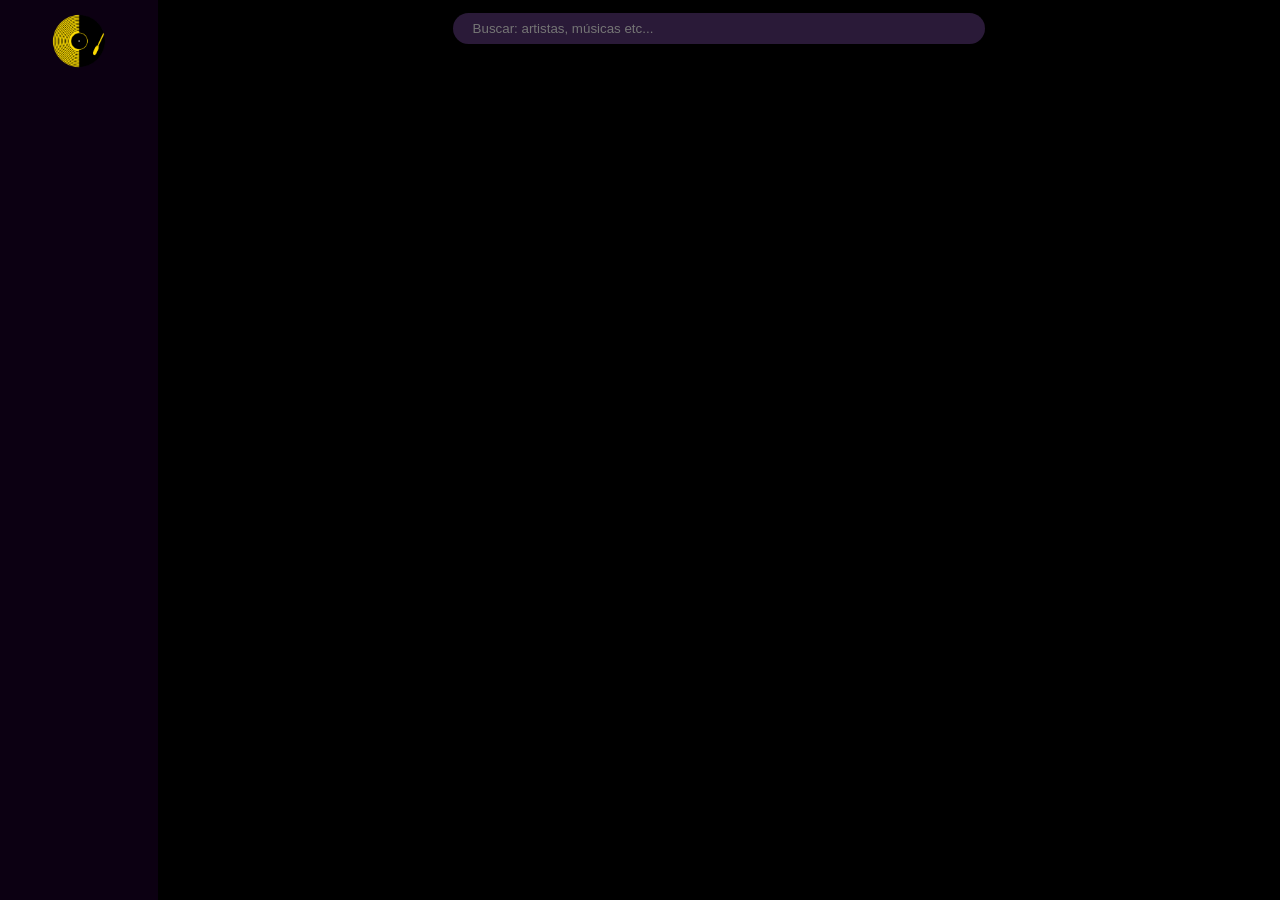
==== index.html @ ba05935d "criaçao do index primeiro commit, criando o index- dando os pirmeiros passos a uma navbar e uma side" ====
<!DOCTYPE html>
<html lang="en">

<head>
    <meta charset="UTF-8">
    <meta name="viewport" content="width=device-width, initial-scale=1.0">
    <link rel="stylesheet" href="style.css">
    <link href="https://fonts.cdnfonts.com/css/instrument-sans" rel="stylesheet">
    <title>fodase</title>
</head>

<body>
    <div class="pai-de-todos">
     <div class="sidebar">
        <img class="logo" src="../assets/imagem_foda_vitrola_disco_amarelo.png" class="img-logo">
    </div>

    <div class="navbar">

        
        <div class="texto">
            <input class="br-pesquisa" type="text" placeholder=" Buscar: artistas, músicas etc...">
        </div>
    </div>
   </div>

</body>

</html>
---- style.css ----
body{

    color: white;
    padding: 0;
    margin: 0;
    height: 100vh;
    width: 100%;
    background-color: black;
}
.pai-de-todos{
    display: flex;
}
.sidebar{
    display: flex;
    justify-content: center;
    background-color: #0C0012;
    height: 100vh;
    width: 180px;
}
.logo{
    margin: 8%;
    height: 56px;
}
input{
    color: azure;
}
.navbar{
    height: 56px;
    width: 100%;
    display: flex;
    justify-content: center;
    align-items: center;
}.br-pesquisa{
    color: 5E5757;
    background-color: #2A1A38;
    border-radius:  16px;
    padding: 8px 16px 8px 16px;
    border: none;
    outline: none;
    width: 500px;
}
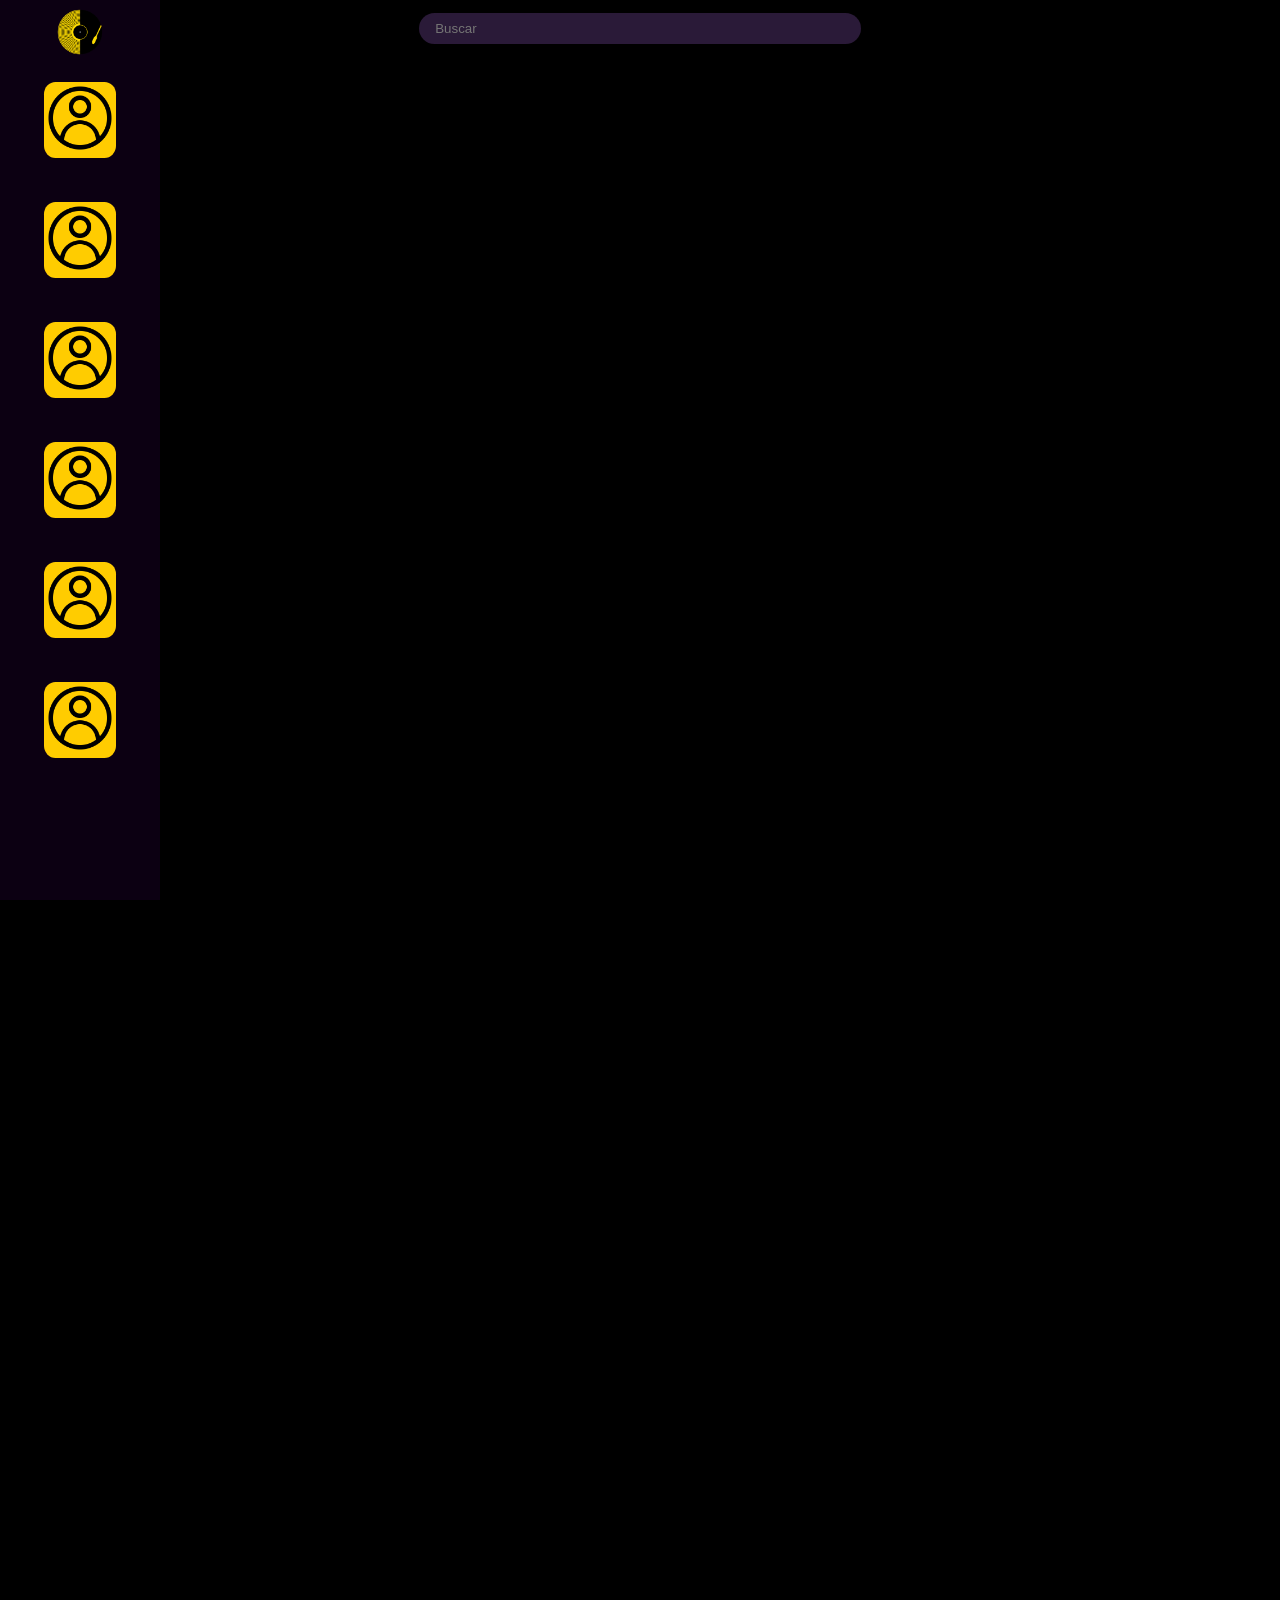
==== commit 39e812ed: "re-estrutura refiz muita coisa e coloquei o icones na "sidebar"" ====
--- a/index.html
+++ b/index.html
@@ -6,14 +6,42 @@
     <meta name="viewport" content="width=device-width, initial-scale=1.0">
     <link rel="stylesheet" href="style.css">
     <link href="https://fonts.cdnfonts.com/css/instrument-sans" rel="stylesheet">
-    <title>fodase</title>
+    <title>Pocket-LP</title>
 </head>
 
 <body>
-    <div class="pai-de-todos">
-     <div class="sidebar">
-        <img class="logo" src="../assets/imagem_foda_vitrola_disco_amarelo.png" class="img-logo">
-    </div>
+
+    <main class="tela_principal">
+        <!--layout fixo esses 3-->
+        <aside class="sidebar">
+            <div class="logo"><img src="../assets/imagem_foda_vitrola_disco_amarelo.png"></div>
+            <section class="opcoes">
+                <div class="sb_perfil"><img src="../assets\perfil-de-usuario.png"></div>
+                 <div class="sb_perfil"><img src="../assets\perfil-de-usuario.png"></div>
+                  <div class="sb_perfil"><img src="../assets\perfil-de-usuario.png"></div>
+                  <div class="sb_perfil"><img src="../assets\perfil-de-usuario.png"></div>
+                 <div class="sb_perfil"><img src="../assets\perfil-de-usuario.png"></div>
+                  <div class="sb_perfil"><img src="../assets\perfil-de-usuario.png"></div>
+            </section>
+        </aside>
+        <nav class="barra_nav"><input type="text" placeholder="Buscar"></nav>
+        
+        <!--player <-- bota a div do player aqui pois ficara fixo na tela-->
+
+        <!--layout movel-->
+        <section class="corpo"></section>
+    </main>
+    
+    <nav><h1>teste</h1></nav>
+
+    
+    <!--<div class="pai-de-todos">
+     <section class="sidebar">
+
+        <div ><img class="logo" src="../assets/imagem_foda_vitrola_disco_amarelo.png"></div>
+        <div class="sd_perfil"><img src="assets\perfil-de-usuario.png" alt=""></div>
+    
+    </section>
 
     <div class="navbar">
 
@@ -22,7 +50,7 @@
             <input class="br-pesquisa" type="text" placeholder=" Buscar: artistas, músicas etc...">
         </div>
     </div>
-   </div>
+   </div> -->
 
 </body>
 
--- a/style.css
+++ b/style.css
@@ -1,25 +1,76 @@
 body{
-
-    color: white;
     padding: 0;
     margin: 0;
-    height: 100vh;
+    height: 200vh;
     width: 100%;
     background-color: black;
 }
-.pai-de-todos{
+.tela_principal{
+    width: 100%;
+    height: 100%;
+    display: flex;
+}
+.tela_principal aside, nav{
+    position: fixed;
+}
+.tela_principal nav{
+    height: 56px;
+    width: 100%;
+    display: flex;
+    justify-content: center;
+    align-items: center;
+}
+.tela_principal nav input{
+    color: 5E5757;
+    background-color: #2A1A38;
+    border-radius:  16px;
+    padding: 8px 16px 8px 16px;
+    border: none;
+    outline: none;
+    width: 32%;
+}
+.tela_principal aside{
+    display: flex;
+    flex-direction: column;
+    background-color: #0C0012;
+    align-items: center;
+    height: 100%;
+    width: 160px;
+}
+.tela_principal aside .opcoes{
+    display: flex;
+    flex-direction: column;
+    justify-content: space-between;
+    justify-content: space-around;
+    height: 80%;
+}
+.tela_principal aside .opcoes div{
+    border-radius: 16%;
+    background-color: #FFCC00;
+}
+.tela_principal aside .opcoes div img{
+    width: 72px;
+    object-fit: cover;
+}
+.tela_principal aside .logo img{
+    margin-top: 16%;
+    width: 48px;
+}
+/*.pai-de-todos{
     display: flex;
 }
 .sidebar{
     display: flex;
-    justify-content: center;
+    flex-direction: column;
     background-color: #0C0012;
+    align-items: center;
     height: 100vh;
-    width: 180px;
+    width: 160px;
 }
-.logo{
+.sidebar img{
     margin: 8%;
-    height: 56px;
+    height: 100%;
+    width: 100%;
 }
 input{
     color: azure;
@@ -38,4 +89,6 @@
     border: none;
     outline: none;
     width: 500px;
-}
+}*/
+
+
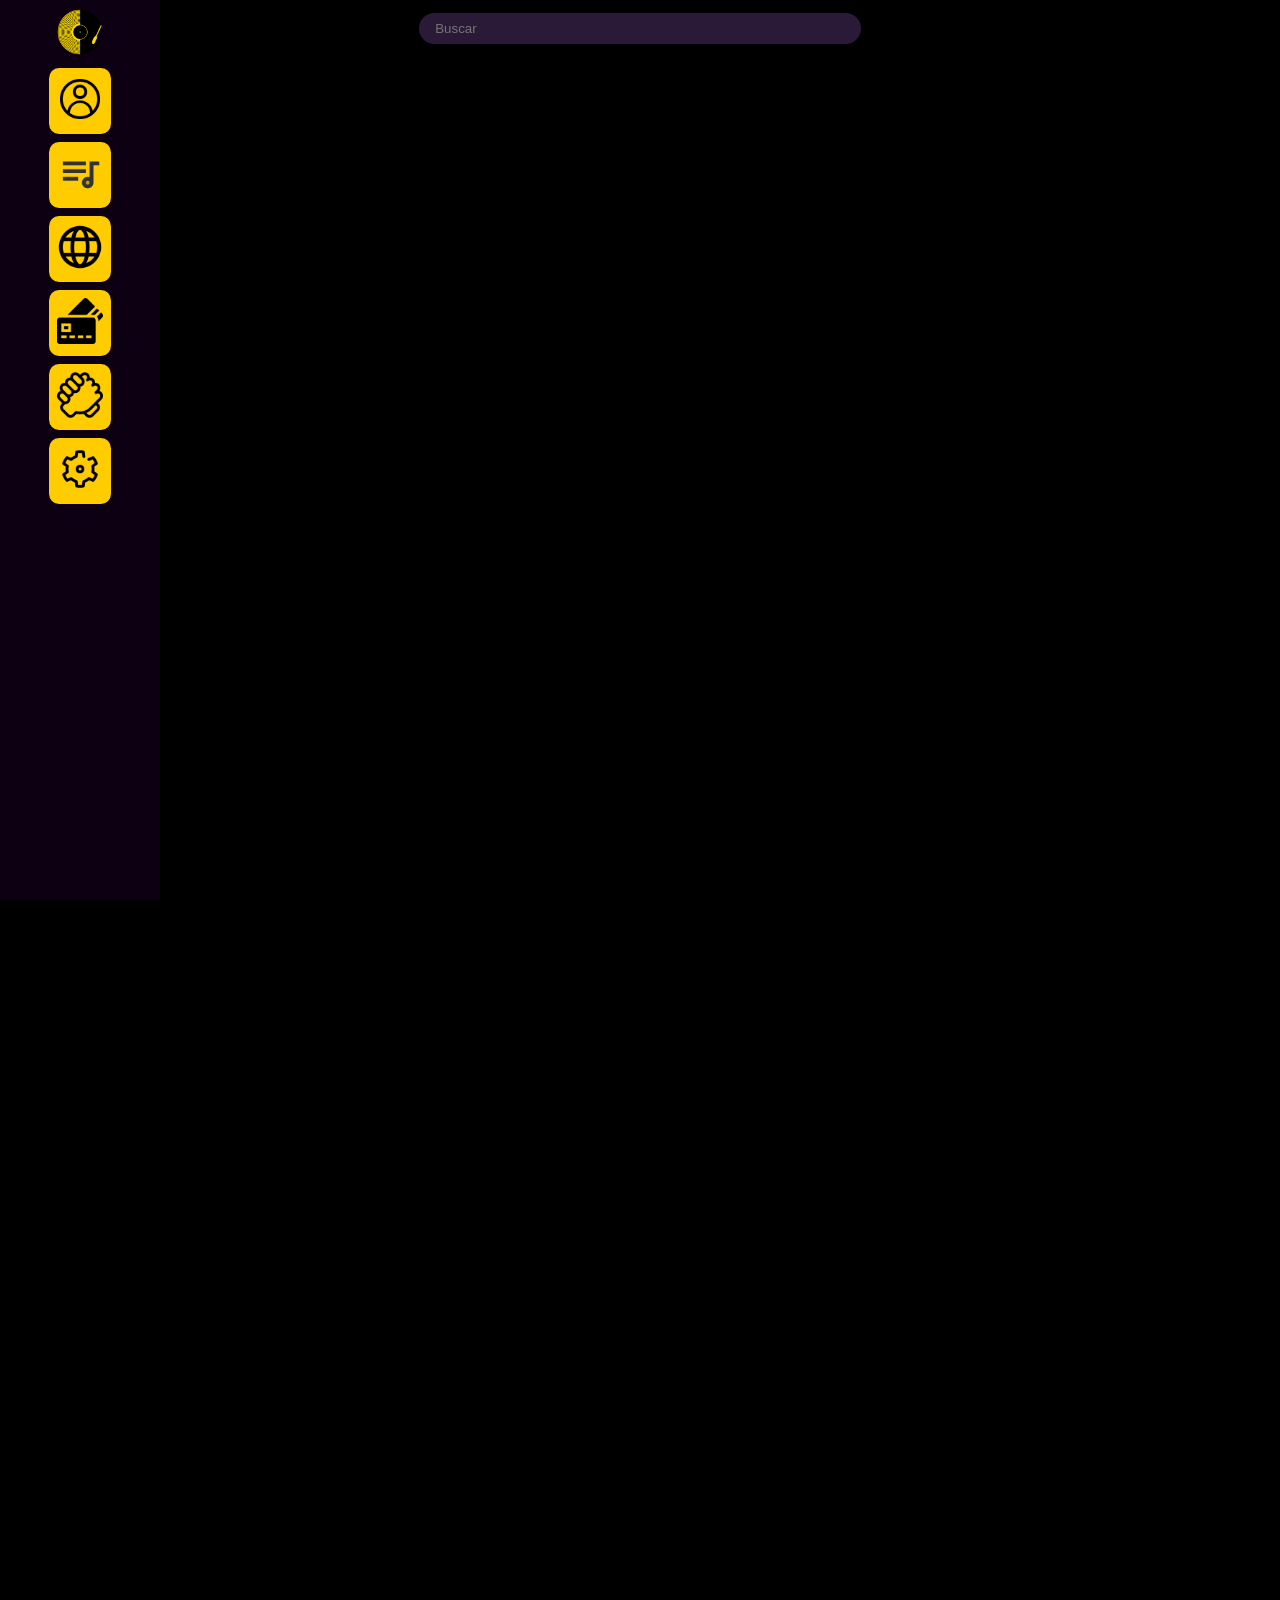
==== commit ff5e3f70: "re-estrutura pt2" ====
--- a/index.html
+++ b/index.html
@@ -17,11 +17,11 @@
             <div class="logo"><img src="../assets/imagem_foda_vitrola_disco_amarelo.png"></div>
             <section class="opcoes">
                 <div class="sb_perfil"><img src="../assets\perfil-de-usuario.png"></div>
-                 <div class="sb_perfil"><img src="../assets\perfil-de-usuario.png"></div>
-                  <div class="sb_perfil"><img src="../assets\perfil-de-usuario.png"></div>
-                  <div class="sb_perfil"><img src="../assets\perfil-de-usuario.png"></div>
-                 <div class="sb_perfil"><img src="../assets\perfil-de-usuario.png"></div>
-                  <div class="sb_perfil"><img src="../assets\perfil-de-usuario.png"></div>
+                 <div class="sb_perfil"><img src="../assets\adicionar-a-playlist.png"></div>
+                  <div class="sb_perfil"><img src="../assets\local-na-rede-internet.png "></div>
+                  <div class="sb_perfil"><img src="../assets\pagamento-com-cartao-de-credito.png"></div>
+                 <div class="sb_perfil"><img src="../assets\apoio-suporte.png"></div>
+                  <div class="sb_perfil"><img src="../assets\engrenagem.png"></div>
             </section>
         </aside>
         <nav class="barra_nav"><input type="text" placeholder="Buscar"></nav>
--- a/style.css
+++ b/style.css
@@ -42,14 +42,19 @@
     flex-direction: column;
     justify-content: space-between;
     justify-content: space-around;
-    height: 80%;
 }
 .tela_principal aside .opcoes div{
+    transition: 1s;
+    margin-top: 8px;
     border-radius: 16%;
     background-color: #FFCC00;
 }
+.tela_principal aside .opcoes div:hover{
+    background-color: #ff8800;
+}
 .tela_principal aside .opcoes div img{
-    width: 72px;
+    margin: 8px;
+    width: 46px;
     object-fit: cover;
 }
 .tela_principal aside .logo img{
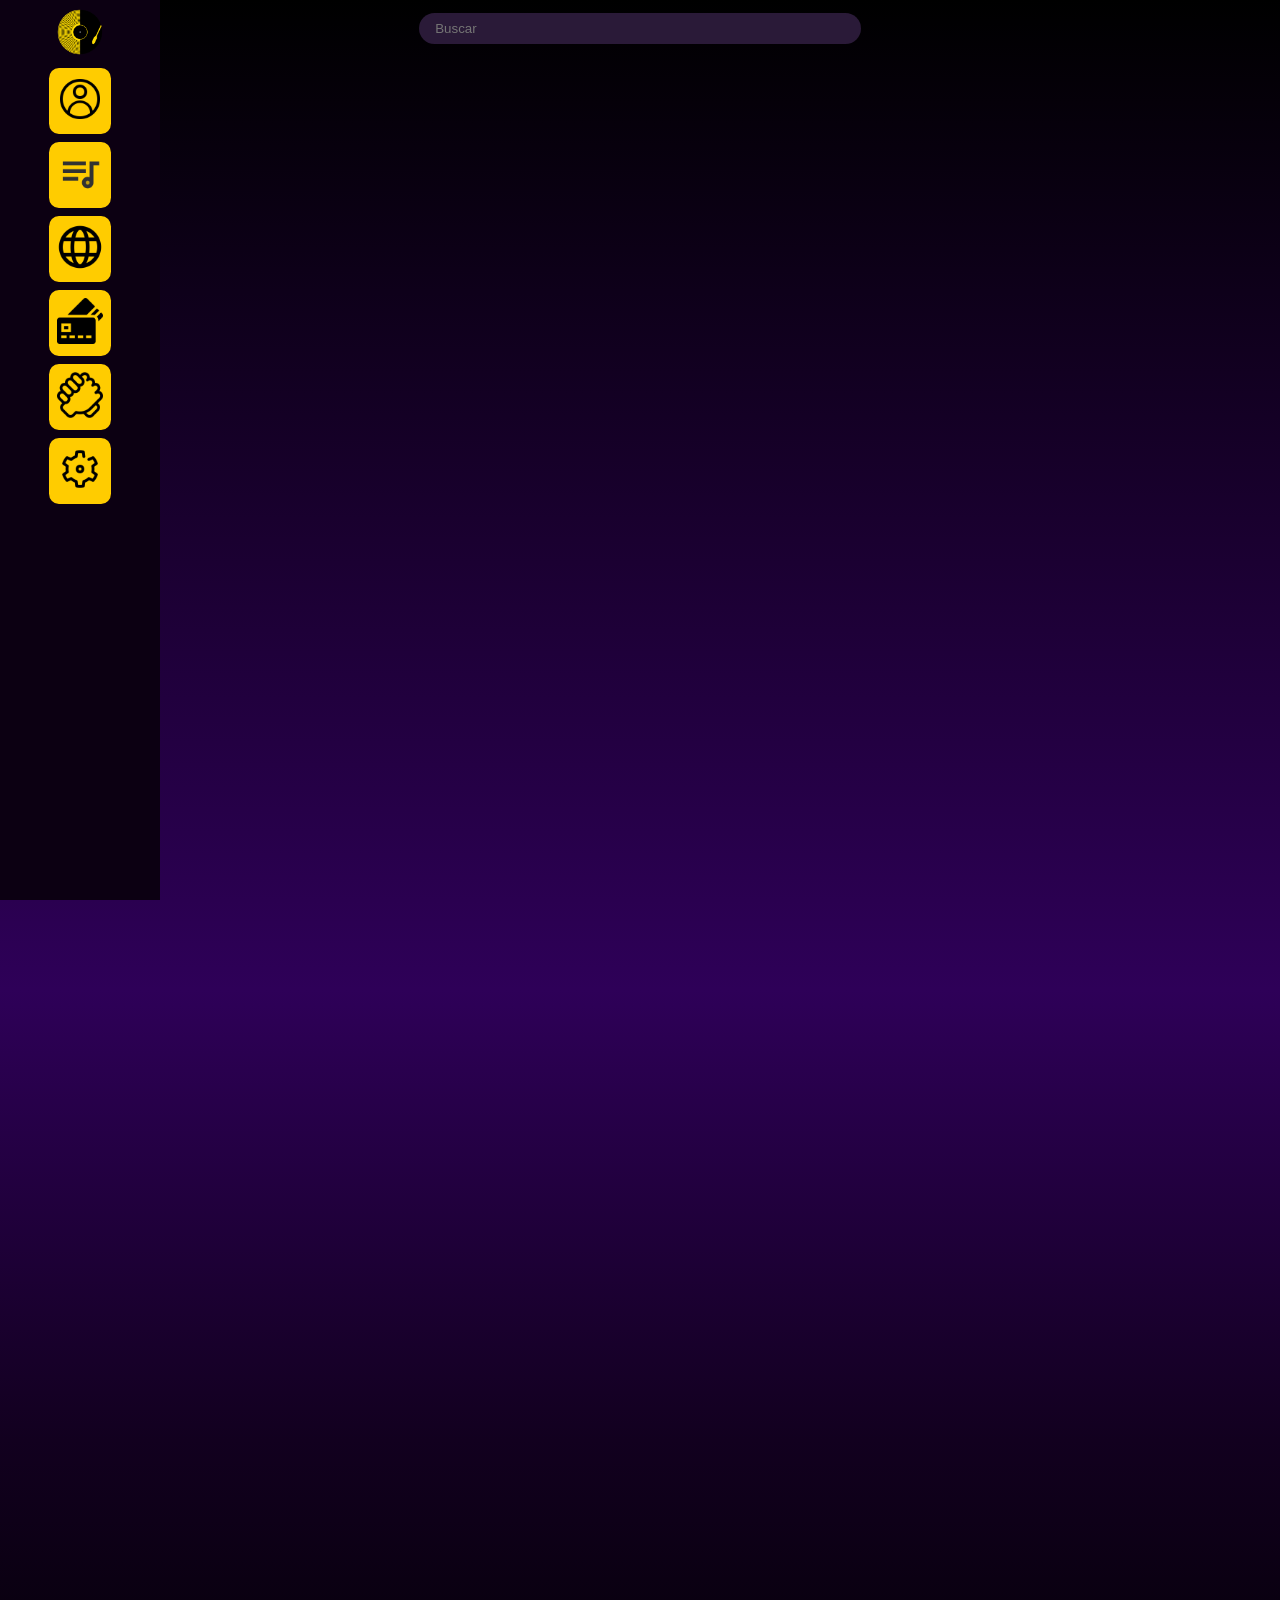
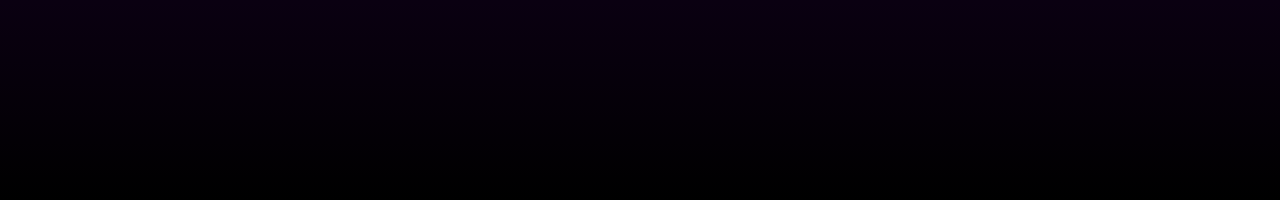
==== commit 0af4d51a: "telas 2/2" ====
--- a/index.html
+++ b/index.html
@@ -16,12 +16,12 @@
         <aside class="sidebar">
             <div class="logo"><img src="../assets/imagem_foda_vitrola_disco_amarelo.png"></div>
             <section class="opcoes">
-                <div class="sb_perfil"><img src="../assets\perfil-de-usuario.png"></div>
+                <a href="telas/tela_configuracao_perfil.html"><div class="sb_perfil"><img src="../assets\perfil-de-usuario.png"></div></a>
                  <div class="sb_perfil"><img src="../assets\adicionar-a-playlist.png"></div>
                   <div class="sb_perfil"><img src="../assets\local-na-rede-internet.png "></div>
-                  <div class="sb_perfil"><img src="../assets\pagamento-com-cartao-de-credito.png"></div>
-                 <div class="sb_perfil"><img src="../assets\apoio-suporte.png"></div>
-                  <div class="sb_perfil"><img src="../assets\engrenagem.png"></div>
+                  <a href="telas/tela_planos_premium.html"><div class="sb_perfil"><img src="../assets\pagamento-com-cartao-de-credito.png"></div></a>
+                <a href="telas/tela_planos_premium.html"><div class="sb_perfil"><img src="../assets\apoio-suporte.png"></div></a>
+                  <a href="telas/tela_configuracao_perfil.html"><div class="sb_perfil"><img src="../assets\engrenagem.png"></div></a>
             </section>
         </aside>
         <nav class="barra_nav"><input type="text" placeholder="Buscar"></nav>
@@ -32,25 +32,8 @@
         <section class="corpo"></section>
     </main>
     
-    <nav><h1>teste</h1></nav>
 
-    
-    <!--<div class="pai-de-todos">
-     <section class="sidebar">
 
-        <div ><img class="logo" src="../assets/imagem_foda_vitrola_disco_amarelo.png"></div>
-        <div class="sd_perfil"><img src="assets\perfil-de-usuario.png" alt=""></div>
-    
-    </section>
-
-    <div class="navbar">
-
-        
-        <div class="texto">
-            <input class="br-pesquisa" type="text" placeholder=" Buscar: artistas, músicas etc...">
-        </div>
-    </div>
-   </div> -->
 
 </body>
 
--- a/style.css
+++ b/style.css
@@ -3,7 +3,8 @@
     margin: 0;
     height: 200vh;
     width: 100%;
-    background-color: black;
+    /*background-color: black;*/
+    background: linear-gradient(180deg, #000000 0%, #1a0030 30%, #2e0058 55%, #12001f 80%, #000000 100%) no-repeat;
 }
 .tela_principal{
     width: 100%;
@@ -30,6 +31,7 @@
     width: 32%;
 }
 .tela_principal aside{
+    
     display: flex;
     flex-direction: column;
     background-color: #0C0012;
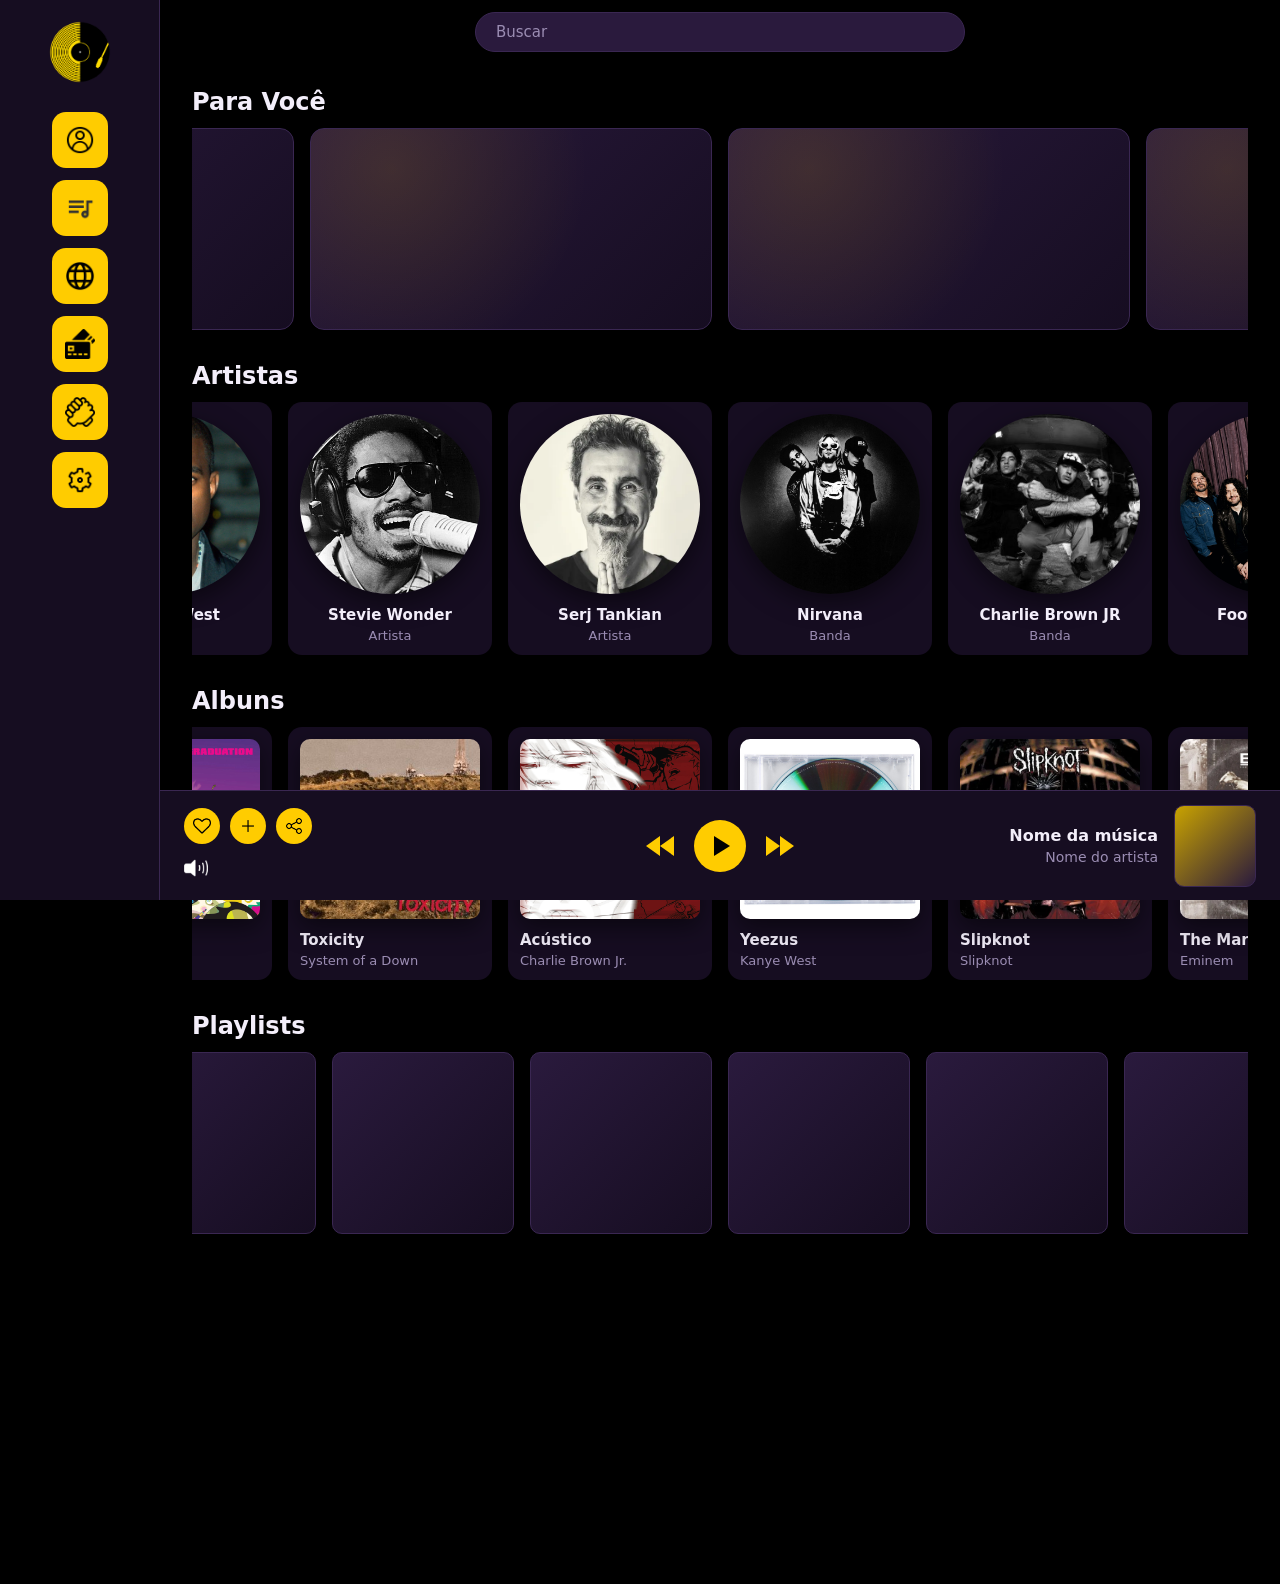
==== commit 3301a1f8: "Melhoria na tela inicial - Player existe, sem logica aplicada ainda. - fiz as linhas das principais " ====
--- a/index.html
+++ b/index.html
@@ -1,40 +1,311 @@
-<!DOCTYPE html>
+<!doctype html>
 <html lang="en">
-
-<head>
-    <meta charset="UTF-8">
-    <meta name="viewport" content="width=device-width, initial-scale=1.0">
-    <link rel="stylesheet" href="style.css">
-    <link href="https://fonts.cdnfonts.com/css/instrument-sans" rel="stylesheet">
+  <head>
+    <meta charset="UTF-8" />
+    <meta name="viewport" content="width=device-width, initial-scale=1.0" />
+    <link rel="stylesheet" href="style.css" />
+    <script src="script.js" defer></script>
+    <link
+      href="https://fonts.cdnfonts.com/css/instrument-sans"
+      rel="stylesheet"
+    />
     <title>Pocket-LP</title>
-</head>
-
-<body>
-
+  </head>
+
+  <body>
     <main class="tela_principal">
-        <!--layout fixo esses 3-->
-        <aside class="sidebar">
-            <div class="logo"><img src="../assets/imagem_foda_vitrola_disco_amarelo.png"></div>
-            <section class="opcoes">
-                <a href="telas/tela_configuracao_perfil.html"><div class="sb_perfil"><img src="../assets\perfil-de-usuario.png"></div></a>
-                 <div class="sb_perfil"><img src="../assets\adicionar-a-playlist.png"></div>
-                  <div class="sb_perfil"><img src="../assets\local-na-rede-internet.png "></div>
-                  <a href="telas/tela_planos_premium.html"><div class="sb_perfil"><img src="../assets\pagamento-com-cartao-de-credito.png"></div></a>
-                <a href="telas/tela_planos_premium.html"><div class="sb_perfil"><img src="../assets\apoio-suporte.png"></div></a>
-                  <a href="telas/tela_configuracao_perfil.html"><div class="sb_perfil"><img src="../assets\engrenagem.png"></div></a>
-            </section>
-        </aside>
-        <nav class="barra_nav"><input type="text" placeholder="Buscar"></nav>
+      <!--layout fixo esses 3-->
+      <aside class="sidebar">
+        <div class="logo">
+          <img
+            src="assets/imagem_foda_vitrola_disco_amarelo.png"
+            alt="Pocket-LP"
+          />
+        </div>
+        <section class="opcoes">
+          <div class="sb_perfil">
+            <img src="assets/perfil-de-usuario.png" alt="Perfil" />
+          </div>
+          <div class="sb_perfil">
+            <img src="assets/adicionar-a-playlist.png" alt="Nova playlist" />
+          </div>
+          <div class="sb_perfil">
+            <img src="assets/local-na-rede-internet.png" alt="Explorar" />
+          </div>
+          <div class="sb_perfil">
+            <img
+              src="assets/pagamento-com-cartao-de-credito.png"
+              alt="Planos"
+            />
+          </div>
+          <div class="sb_perfil">
+            <img src="assets/apoio-suporte.png" alt="Suporte" />
+          </div>
+          <div class="sb_perfil">
+            <img src="assets/engrenagem.png" alt="Configurações" />
+          </div>
+        </section>
+      </aside>
+      <nav class="barra_nav"><input type="text" placeholder="Buscar" /></nav>
+
+      <section class="lineContent">
+        <div class="lineTxt">Para Você</div>
+        <section class="bands_carousel">
+          <div id="left_button"></div>
+          <div class="band_display"></div>
+          <div class="band_display"></div>
+          <div class="band_display"></div>
+          <div class="band_display"></div>
+          <div class="band_display"></div>
+          <div class="band_display"></div>
+          <div id="right_button"></div>
+        </section>
+      </section>
+
+      <section class="lineContent">
+        <div class="lineTxt">Artistas</div>
+        <section class="bands_carousel">
+          <div id="left_button"></div>
+          <div class="artist_display">
+            <img
+              class="artist_photo"
+              src="assets/artists_and_musics/Kanye_West_at_the_2009_Tribeca_Film_Festival_(crop_2).jpg"
+              alt="Kanye West"
+            />
+            <p class="card_title">Kanye West</p>
+            <p class="card_sub">Artista</p>
+          </div>
+          <div class="artist_display">
+            <img
+              class="artist_photo"
+              src="assets/artists_and_musics/Stevie_Wonder_1973.JPG"
+              alt="Stevie Wonder"
+            />
+            <p class="card_title">Stevie Wonder</p>
+            <p class="card_sub">Artista</p>
+          </div>
+          <div class="artist_display">
+            <img
+              class="artist_photo"
+              src="assets/artists_and_musics/Serj-Tankian-1_140cbd6f-3bcb-4246-91b4-99944b53e7c5_1600x.webp"
+              alt="Serj Tankian"
+            />
+            <p class="card_title">Serj Tankian</p>
+            <p class="card_sub">Artista</p>
+          </div>
+          <!-- TODO: trocar "Nome do artista" pelo nome certo destas 3 fotos -->
+          <div class="artist_display">
+            <img
+              class="artist_photo"
+              src="assets/artists_and_musics/a4e10b79a642e9891383448cbf37d7266a6883d6.jpg"
+              alt="Nome do artista"
+            />
+            <p class="card_title">Nirvana</p>
+            <p class="card_sub">Banda</p>
+          </div>
+          <div class="artist_display">
+            <img
+              class="artist_photo"
+              src="assets/artists_and_musics/images.jpg"
+              alt="Nome do artista"
+            />
+            <p class="card_title">Charlie Brown JR</p>
+            <p class="card_sub">Banda</p>
+          </div>
+          <div class="artist_display">
+            <img
+              class="artist_photo"
+              src="assets/artists_and_musics/ab6761610000e5eb1db35bc9c01d2b1c151e44ce.jpg"
+              alt="Nome do artista"
+            />
+            <p class="card_title">Foo Fighters</p>
+            <p class="card_sub">Banda</p>
+          </div>
+          <div id="right_button"></div>
+        </section>
+      </section>
+
+      <section class="lineContent">
+        <div class="lineTxt">Albuns</div>
+        <section class="bands_carousel">
+          <div id="left_button"></div>
+          <div class="album_display">
+            <div class="album_cover">
+              <img
+                src="assets/artists_and_musics/0x1900-000000-80-0-0.jpg"
+                alt="Capa do álbum Graduation"
+              />
+              <label class="play_album">
+                <input type="checkbox" class="play_toggle" />
+              </label>
+            </div>
+            <p class="card_title">Graduation</p>
+            <p class="card_sub">Kanye West</p>
+          </div>
+          <div class="album_display">
+            <div class="album_cover">
+              <img
+                src="assets/artists_and_musics/220px-SystemofaDownToxicityalbumcover.jpg"
+                alt="Capa do álbum Toxicity"
+              />
+              <label class="play_album">
+                <input type="checkbox" class="play_toggle" />
+              </label>
+            </div>
+            <p class="card_title">Toxicity</p>
+            <p class="card_sub">System of a Down</p>
+          </div>
+          <div class="album_display">
+            <div class="album_cover">
+              <img
+                src="assets/artists_and_musics/0x1900-000000-80-0-0 (1).jpg"
+                alt="Capa do álbum Acústico"
+              />
+              <label class="play_album">
+                <input type="checkbox" class="play_toggle" />
+              </label>
+            </div>
+            <p class="card_title">Acústico</p>
+            <p class="card_sub">Charlie Brown Jr.</p>
+          </div>
+          <div class="album_display">
+            <div class="album_cover">
+              <img
+                src="assets/artists_and_musics/ab67616d0000b2731dacfbc31cc873d132958af9.jpg"
+                alt="Capa do álbum Yeezus"
+              />
+              <label class="play_album">
+                <input type="checkbox" class="play_toggle" />
+              </label>
+            </div>
+            <p class="card_title">Yeezus</p>
+            <p class="card_sub">Kanye West</p>
+          </div>
+          <div class="album_display">
+            <div class="album_cover">
+              <img
+                src="assets/artists_and_musics/Capa-Slipknot-Slipknot.webp"
+                alt="Capa do álbum Slipknot"
+              />
+              <label class="play_album">
+                <input type="checkbox" class="play_toggle" />
+              </label>
+            </div>
+            <p class="card_title">Slipknot</p>
+            <p class="card_sub">Slipknot</p>
+          </div>
+          <div class="album_display">
+            <div class="album_cover">
+              <img
+                src="assets/artists_and_musics/5855348.webp"
+                alt="Capa do álbum The Marshall Mathers LP 2"
+              />
+              <label class="play_album">
+                <input type="checkbox" class="play_toggle" />
+              </label>
+            </div>
+            <p class="card_title">The Marshall Mathers LP 2</p>
+            <p class="card_sub">Eminem</p>
+          </div>
+          <div id="right_button"></div>
+        </section>
+      </section>
+
+      <section class="lineContent">
+        <div class="lineTxt">Playlists</div>
+        <section class="bands_carousel">
+          <div id="left_button"></div>
+          <div class="playlist_display">
+            <label class="play_playlist">
+              <input type="checkbox" class="play_toggle" />
+            </label>
+          </div>
+          <div class="playlist_display">
+            <label class="play_playlist">
+              <input type="checkbox" class="play_toggle" />
+            </label>
+          </div>
+          <div class="playlist_display">
+            <label class="play_playlist">
+              <input type="checkbox" class="play_toggle" />
+            </label>
+          </div>
+          <div class="playlist_display">
+            <label class="play_playlist">
+              <input type="checkbox" class="play_toggle" />
+            </label>
+          </div>
+          <div class="playlist_display">
+            <label class="play_playlist">
+              <input type="checkbox" class="play_toggle" />
+            </label>
+          </div>
+          <div class="playlist_display">
+            <label class="play_playlist">
+              <input type="checkbox" class="play_toggle" />
+            </label>
+          </div>
+          <div id="right_button"></div>
+        </section>
+      </section>
+
+      <section class="playlists"></section>
+
+      <!--player <-- bota a div do player aqui pois ficara fixo na tela-->
+      <div class="player">
+        <div class="player_left">
+          <div class="player_actions">
+            <div id="like_track" class="player_icon">
+              <img src="assets/contorno-em-forma-de-coracao.png" alt="Curtir" />
+            </div>
+            <div id="add_to_playlist" class="player_icon">
+              <img src="assets/mais.png" alt="Adicionar à playlist" />
+            </div>
+            <div id="share" class="player_icon">
+              <img src="assets/compartilhar.png" alt="Compartilhar" />
+            </div>
+          </div>
+          <div id="volume">
+            <img src="assets/volume-white-icon.png" alt="Volume" />
+          </div>
+        </div>
+
+        <!-- controles -->
+        <div class="player_center">
+          <div id="go_back"></div>
+          <div id="play"></div>
+          <div id="go_foward"></div>
+        </div>
+
+        <!-- informações da música -->
+        <div class="player_right">
+          <div class="music_info">
+            <p id="music_title">Nome da música</p>
+            <p id="music_artist">Nome do artista</p>
+          </div>
+          <div id="music_cover"></div>
+        </div>
+      </div>
+      <!--layout movel-->
+      <section class="corpo"></section>
+    </main>
+
+    <!--<div class="pai-de-todos">
+     <section class="sidebar">
+
+        <div ><img class="logo" src="../assets/imagem_foda_vitrola_disco_amarelo.png"></div>
+        <div class="sd_perfil"><img src="assets\perfil-de-usuario.png" alt=""></div>
+    
         
-        <!--player <-- bota a div do player aqui pois ficara fixo na tela-->
-
-        <!--layout movel-->
-        <section class="corpo"></section>
-    </main>
-    
-
-
-
-</body>
-
-</html>+    </section>
+
+    <div class="navbar">
+
+        
+        <div class="texto">
+            <input class="br-pesquisa" type="text" placeholder=" Buscar: artistas, músicas etc...">
+        </div>
+    </div>
+   </div> -->
+  </body>
+</html>
--- a/style.css
+++ b/style.css
@@ -1,101 +1,525 @@
-body{
-    padding: 0;
-    margin: 0;
-    height: 200vh;
-    width: 100%;
-    /*background-color: black;*/
-    background: linear-gradient(180deg, #000000 0%, #1a0030 30%, #2e0058 55%, #12001f 80%, #000000 100%) no-repeat;
-}
-.tela_principal{
-    width: 100%;
-    height: 100%;
-    display: flex;
-}
-.tela_principal aside, nav{
-    position: fixed;
-}
-.tela_principal nav{
-    height: 56px;
-    width: 100%;
-    display: flex;
-    justify-content: center;
-    align-items: center;
-}
-.tela_principal nav input{
-    color: 5E5757;
-    background-color: #2A1A38;
-    border-radius:  16px;
-    padding: 8px 16px 8px 16px;
-    border: none;
-    outline: none;
-    width: 32%;
-}
-.tela_principal aside{
-    
-    display: flex;
-    flex-direction: column;
-    background-color: #0C0012;
-    align-items: center;
-    height: 100%;
-    width: 160px;
-}
-.tela_principal aside .opcoes{
-    display: flex;
-    flex-direction: column;
-    justify-content: space-between;
-    justify-content: space-around;
-}
-.tela_principal aside .opcoes div{
-    transition: 1s;
-    margin-top: 8px;
-    border-radius: 16%;
-    background-color: #FFCC00;
-}
-.tela_principal aside .opcoes div:hover{
-    background-color: #ff8800;
-}
-.tela_principal aside .opcoes div img{
-    margin: 8px;
-    width: 46px;
-    object-fit: cover;
-}
-.tela_principal aside .logo img{
-    margin-top: 16%;
-    width: 48px;
-}
-/*.pai-de-todos{
-    display: flex;
-}
-.sidebar{
-    display: flex;
-    flex-direction: column;
-    background-color: #0C0012;
-    align-items: center;
-    height: 100vh;
-    width: 160px;
-}
-.sidebar img{
-    margin: 8%;
-    height: 100%;
-    width: 100%;
-}
-input{
-    color: azure;
-}
-.navbar{
-    height: 56px;
-    width: 100%;
-    display: flex;
-    justify-content: center;
-    align-items: center;
-}.br-pesquisa{
-    color: 5E5757;
-    background-color: #2A1A38;
-    border-radius:  16px;
-    padding: 8px 16px 8px 16px;
-    border: none;
-    outline: none;
-    width: 500px;
-}*/
-
-
+/* ===== PALETA ===== */
+:root {
+  --bg: #000000; /* fundo da página */
+  --surface: #160d21; /* fundo dos blocos */
+  --field: #2a1a3d; /* campos, selects e botões secundários */
+  --line: #3a2752; /* bordas */
+  --gold: #ffcc00; /* amarelo principal */
+  --gold-hover: #ffd93a; /* amarelo ao passar o mouse */
+  --gold-dim: #c9a300; /* amarelo escuro */
+  --text: #f3eefa;
+  --muted: #9b8db3;
+  --radius: 14px;
+}
+
+body {
+  padding: 0;
+  margin: 0;
+  min-height: 100vh;
+  width: 100%;
+  background-color: var(--bg);
+  color: var(--text);
+  font-family:
+    "Instrument Sans",
+    "Segoe UI",
+    system-ui,
+    -apple-system,
+    sans-serif;
+}
+
+/* ===== ESTRUTURA ===== */
+.tela_principal {
+  margin-left: 160px; /* largura da sidebar */
+  padding-top: 72px; /* altura da barra de busca + respiro */
+  padding-bottom: 126px; /* altura do player + respiro */
+  display: flex;
+  flex-direction: column;
+  gap: 8px;
+}
+.tela_principal aside,
+.tela_principal nav {
+  position: fixed;
+  top: 0;
+  z-index: 10;
+}
+
+/* ===== BARRA DE BUSCA ===== */
+.tela_principal nav {
+  left: 160px;
+  width: calc(100% - 160px);
+  height: 64px;
+  background-color: rgba(0, 0, 0, 0.85);
+  backdrop-filter: blur(8px);
+  display: flex;
+  justify-content: center;
+  align-items: center;
+}
+.tela_principal nav input {
+  color: var(--text);
+  background-color: var(--field);
+  border: 1px solid var(--line);
+  border-radius: 999px;
+  padding: 10px 20px;
+  outline: none;
+  width: 40%;
+  max-width: 520px;
+  font-family: inherit;
+  font-size: 15px;
+  transition: border-color 0.2s;
+}
+.tela_principal nav input::placeholder {
+  color: var(--muted);
+}
+.tela_principal nav input:focus {
+  border-color: var(--gold);
+}
+
+/* ===== SIDEBAR ===== */
+.tela_principal aside {
+  left: 0;
+  display: flex;
+  flex-direction: column;
+  align-items: center;
+  gap: 24px;
+  background-color: var(--surface);
+  border-right: 1px solid var(--line);
+  height: 100%;
+  width: 160px;
+  box-sizing: border-box;
+  padding-top: 20px;
+}
+.tela_principal aside .opcoes {
+  display: flex;
+  flex-direction: column;
+  gap: 12px;
+}
+.tela_principal aside .opcoes div {
+  display: flex;
+  justify-content: center;
+  align-items: center;
+  width: 56px;
+  height: 56px;
+  border-radius: var(--radius);
+  background-color: var(--gold);
+  cursor: pointer;
+  transition:
+    background-color 0.2s,
+    transform 0.2s;
+}
+.tela_principal aside .opcoes div:hover {
+  background-color: var(--gold-hover);
+  transform: translateY(-2px);
+}
+.tela_principal aside .opcoes div img {
+  width: 30px;
+  height: 30px;
+  object-fit: contain;
+}
+.tela_principal aside .logo img {
+  width: 64px;
+}
+
+/* ===== PLAYER ===== */
+.tela_principal .player {
+  position: fixed;
+  bottom: 0;
+  left: 160px;
+  right: 0;
+  height: 110px;
+  box-sizing: border-box;
+  padding: 0 24px;
+  background-color: var(--surface);
+  border-top: 1px solid var(--line);
+  z-index: 10;
+  /* 3 colunas: esquerda e direita do mesmo tamanho, controles no meio */
+  display: grid;
+  grid-template-columns: 1fr auto 1fr;
+  align-items: center;
+}
+
+/* --- esquerda --- */
+.player .player_left {
+  display: flex;
+  flex-direction: column;
+  gap: 12px;
+}
+.player .player_actions {
+  display: flex;
+  gap: 10px;
+}
+.player .player_icon {
+  width: 36px;
+  height: 36px;
+  border-radius: 50%;
+  background-color: var(--gold);
+  display: flex;
+  justify-content: center;
+  align-items: center;
+  cursor: pointer;
+  transition: background-color 0.2s;
+}
+.player .player_icon:hover {
+  background-color: var(--gold-hover);
+}
+.player .player_icon img {
+  width: 18px;
+  height: 18px;
+  object-fit: contain;
+}
+.player #volume img {
+  width: 24px;
+  height: 24px;
+  object-fit: contain;
+  cursor: pointer;
+}
+
+/* --- centro --- */
+.player .player_center {
+  display: flex;
+  align-items: center;
+  gap: 20px;
+}
+.player #play {
+  width: 52px;
+  height: 52px;
+  border-radius: 50%;
+  background-color: var(--gold);
+  display: flex;
+  justify-content: center;
+  align-items: center;
+  cursor: pointer;
+  transition: background-color 0.2s;
+}
+.player #play:hover {
+  background-color: var(--gold-hover);
+}
+/* triângulo do play (mesmo truque das bordas dos cards) */
+.player #play::before {
+  content: "";
+  margin-left: 4px;
+  border-left: 16px solid #000;
+  border-top: 10px solid transparent;
+  border-bottom: 10px solid transparent;
+}
+/* voltar / avançar: dois triângulos amarelos lado a lado */
+.player #go_back,
+.player #go_foward {
+  display: flex;
+  cursor: pointer;
+  transition: opacity 0.2s;
+}
+.player #go_back:hover,
+.player #go_foward:hover {
+  opacity: 0.8;
+}
+.player #go_back::before,
+.player #go_back::after {
+  content: "";
+  border-right: 14px solid var(--gold);
+  border-top: 10px solid transparent;
+  border-bottom: 10px solid transparent;
+}
+.player #go_foward::before,
+.player #go_foward::after {
+  content: "";
+  border-left: 14px solid var(--gold);
+  border-top: 10px solid transparent;
+  border-bottom: 10px solid transparent;
+}
+
+/* --- direita --- */
+.player .player_right {
+  display: flex;
+  justify-content: flex-end;
+  align-items: center;
+  gap: 16px;
+  min-width: 0;
+}
+.player .music_info {
+  text-align: right;
+  min-width: 0;
+}
+.player #music_title,
+.player #music_artist {
+  margin: 0;
+  white-space: nowrap;
+  overflow: hidden;
+  text-overflow: ellipsis;
+}
+.player #music_title {
+  font-size: 16px;
+  font-weight: 700;
+  color: var(--text);
+}
+.player #music_artist {
+  margin-top: 4px;
+  font-size: 14px;
+  color: var(--muted);
+}
+.player #music_cover {
+  width: 80px;
+  height: 80px;
+  flex-shrink: 0;
+  border-radius: 10px;
+  border: 1px solid var(--line);
+  background: linear-gradient(135deg, var(--gold-dim), var(--field));
+}
+
+/* título + carrossel */
+.tela_principal .lineContent {
+  padding: 8px 32px;
+}
+.tela_principal .lineContent .lineTxt {
+  padding: 8px 0 12px;
+  font-size: 24px;
+  font-weight: 700;
+  color: var(--text);
+}
+
+.tela_principal .bands_carousel {
+  position: relative;
+  display: flex;
+  justify-content: center;
+  gap: 16px;
+  overflow: hidden;
+}
+
+.tela_principal .bands_carousel .band_display {
+  position: relative;
+  width: 400px;
+  height: 200px;
+  flex-shrink: 0;
+  border-radius: var(--radius);
+  border: 1px solid var(--line);
+  background:
+    radial-gradient(
+      circle at 20% 20%,
+      rgba(255, 204, 0, 0.12),
+      transparent 55%
+    ),
+    linear-gradient(135deg, var(--field), var(--surface));
+}
+
+/* (artistas e álbuns) */
+.tela_principal .bands_carousel .artist_display,
+.tela_principal .bands_carousel .album_display {
+  width: 180px;
+  flex-shrink: 0;
+  padding: 12px;
+  border-radius: var(--radius);
+  background-color: var(--surface);
+  cursor: pointer;
+  transition: background-color 0.2s;
+}
+.tela_principal .bands_carousel .artist_display:hover,
+.tela_principal .bands_carousel .album_display:hover {
+  background-color: var(--field);
+}
+
+/* artistas */
+.tela_principal .bands_carousel .artist_display {
+  text-align: center;
+}
+.tela_principal .bands_carousel .artist_photo {
+  display: block;
+  width: 180px;
+  height: 180px;
+  border-radius: 50%;
+  object-fit: cover;
+  object-position: center 25%; /* prioriza o rosto em fotos verticais segundo IA */
+  margin-bottom: 12px;
+  box-shadow: 0 8px 24px rgba(0, 0, 0, 0.5);
+}
+
+/* álbuns: capa quadrada */
+.tela_principal .bands_carousel .album_cover {
+  position: relative; /* referência para o botão de play */
+  width: 180px;
+  height: 180px;
+  margin-bottom: 12px;
+  border-radius: 10px;
+  overflow: hidden;
+  box-shadow: 0 8px 24px rgba(0, 0, 0, 0.5);
+}
+.tela_principal .bands_carousel .album_cover img {
+  display: block;
+  width: 100%;
+  height: 100%;
+  object-fit: cover;
+}
+
+/* textos dos cards */
+.tela_principal .card_title,
+.tela_principal .card_sub {
+  margin: 0;
+  white-space: nowrap;
+  overflow: hidden;
+  text-overflow: ellipsis; /* corta nomes longos com "..." */
+}
+.tela_principal .card_title {
+  font-size: 15px;
+  font-weight: 600;
+  color: var(--text);
+}
+.tela_principal .card_sub {
+  margin-top: 4px;
+  font-size: 13px;
+  color: var(--muted);
+}
+
+/* playlists: quadrado (ainda sem imagem) */
+.tela_principal .bands_carousel .playlist_display {
+  position: relative;
+  width: 180px;
+  height: 180px;
+  flex-shrink: 0;
+  border-radius: 10px;
+  border: 1px solid var(--line);
+  background: linear-gradient(135deg, var(--field), var(--surface));
+}
+
+/* ===== SETAS DO CARROSSEL ===== */
+.tela_principal .bands_carousel #left_button,
+.tela_principal .bands_carousel #right_button {
+  position: absolute;
+  top: 50%;
+  transform: translateY(-50%);
+  z-index: 2; /* acima dos botões de play */
+  width: 44px;
+  height: 44px;
+  display: flex;
+  justify-content: center;
+  align-items: center;
+  border-radius: 50%;
+  background-color: rgba(22, 13, 33, 0.9);
+  border: 1px solid var(--line);
+  box-shadow: 0 4px 16px rgba(0, 0, 0, 0.6);
+  cursor: pointer;
+}
+.tela_principal .bands_carousel #left_button {
+  left: 8px;
+}
+.tela_principal .bands_carousel #right_button {
+  right: 8px;
+}
+.tela_principal .bands_carousel #left_button:hover,
+.tela_principal .bands_carousel #right_button:hover {
+  background-color: var(--field);
+  border-color: var(--gold);
+}
+/* desenho da seta (um "L" girado) */
+.tela_principal .bands_carousel #left_button::before,
+.tela_principal .bands_carousel #right_button::before {
+  content: "";
+  width: 10px;
+  height: 10px;
+  border-left: 2px solid var(--gold);
+  border-bottom: 2px solid var(--gold);
+}
+.tela_principal .bands_carousel #left_button::before {
+  transform: rotate(45deg);
+  margin-left: 4px;
+}
+.tela_principal .bands_carousel #right_button::before {
+  transform: rotate(-135deg);
+  margin-right: 4px;
+}
+
+/* ===== BOTÃO DE PLAY ===== */
+.tela_principal .bands_carousel .play_album,
+.tela_principal .bands_carousel .play_playlist {
+  position: absolute;
+  right: 10px;
+  bottom: 10px;
+  z-index: 1;
+  width: 48px;
+  height: 48px;
+  display: flex;
+  justify-content: center;
+  align-items: center;
+  border-radius: 50%;
+  background-color: var(--gold);
+  box-shadow: 0 6px 16px rgba(0, 0, 0, 0.5);
+  cursor: pointer;
+}
+.tela_principal .bands_carousel .play_album:hover,
+.tela_principal .bands_carousel .play_playlist:hover {
+  background-color: var(--gold-hover);
+}
+/* triângulo do play */
+.tela_principal .bands_carousel .play_album::before,
+.tela_principal .bands_carousel .play_playlist::before {
+  content: "";
+  margin-left: 4px;
+  border-left: 14px solid #000;
+  border-top: 9px solid transparent;
+  border-bottom: 9px solid transparent;
+}
+
+/* por padrão não ativado */
+.play_toggle {
+  display: none;
+}
+
+/* ===== MOSTRAR / ESCONDER NO HOVER ===== */
+.tela_principal .bands_carousel #left_button,
+.tela_principal .bands_carousel #right_button,
+.tela_principal .bands_carousel .play_album,
+.tela_principal .bands_carousel .play_playlist {
+  opacity: 0;
+  pointer-events: none; /* escondido */
+  transition:
+    opacity 0.3s,
+    background-color 0.2s,
+    border-color 0.2s;
+}
+/* o play também "sobe" um pouco ao aparecer */
+.tela_principal .bands_carousel .play_album,
+.tela_principal .bands_carousel .play_playlist {
+  transform: translateY(8px);
+  transition:
+    opacity 0.3s,
+    transform 0.3s,
+    background-color 0.2s;
+}
+
+.tela_principal .bands_carousel:hover #left_button,
+.tela_principal .bands_carousel:hover #right_button {
+  opacity: 1;
+  pointer-events: auto;
+}
+
+/* play aparece só no card que está com o mouse em cima */
+.tela_principal .bands_carousel .album_display:hover .play_album,
+.tela_principal .bands_carousel .playlist_display:hover .play_playlist {
+  opacity: 1;
+  pointer-events: auto;
+  transform: translateY(0);
+}
+
+/* ===== TOCANDO (checkbox marcado) ===== */
+/* ícone de pause (duas barras) */
+.tela_principal .bands_carousel .play_album:has(.play_toggle:checked)::before,
+.tela_principal
+  .bands_carousel
+  .play_playlist:has(.play_toggle:checked)::before {
+  width: 4px;
+  height: 18px;
+  margin-left: 0;
+  border-top: none;
+  border-bottom: none;
+  border-left: 5px solid #000;
+  border-right: 5px solid #000;
+}
+
+/* botão continua visível mesmo com o mouse fora do card */
+.tela_principal .bands_carousel .play_album:has(.play_toggle:checked),
+.tela_principal .bands_carousel .play_playlist:has(.play_toggle:checked) {
+  opacity: 1;
+  pointer-events: auto;
+  transform: translateY(0);
+}
+
+.tela_principal .playlists {
+  min-height: 200px;
+}
